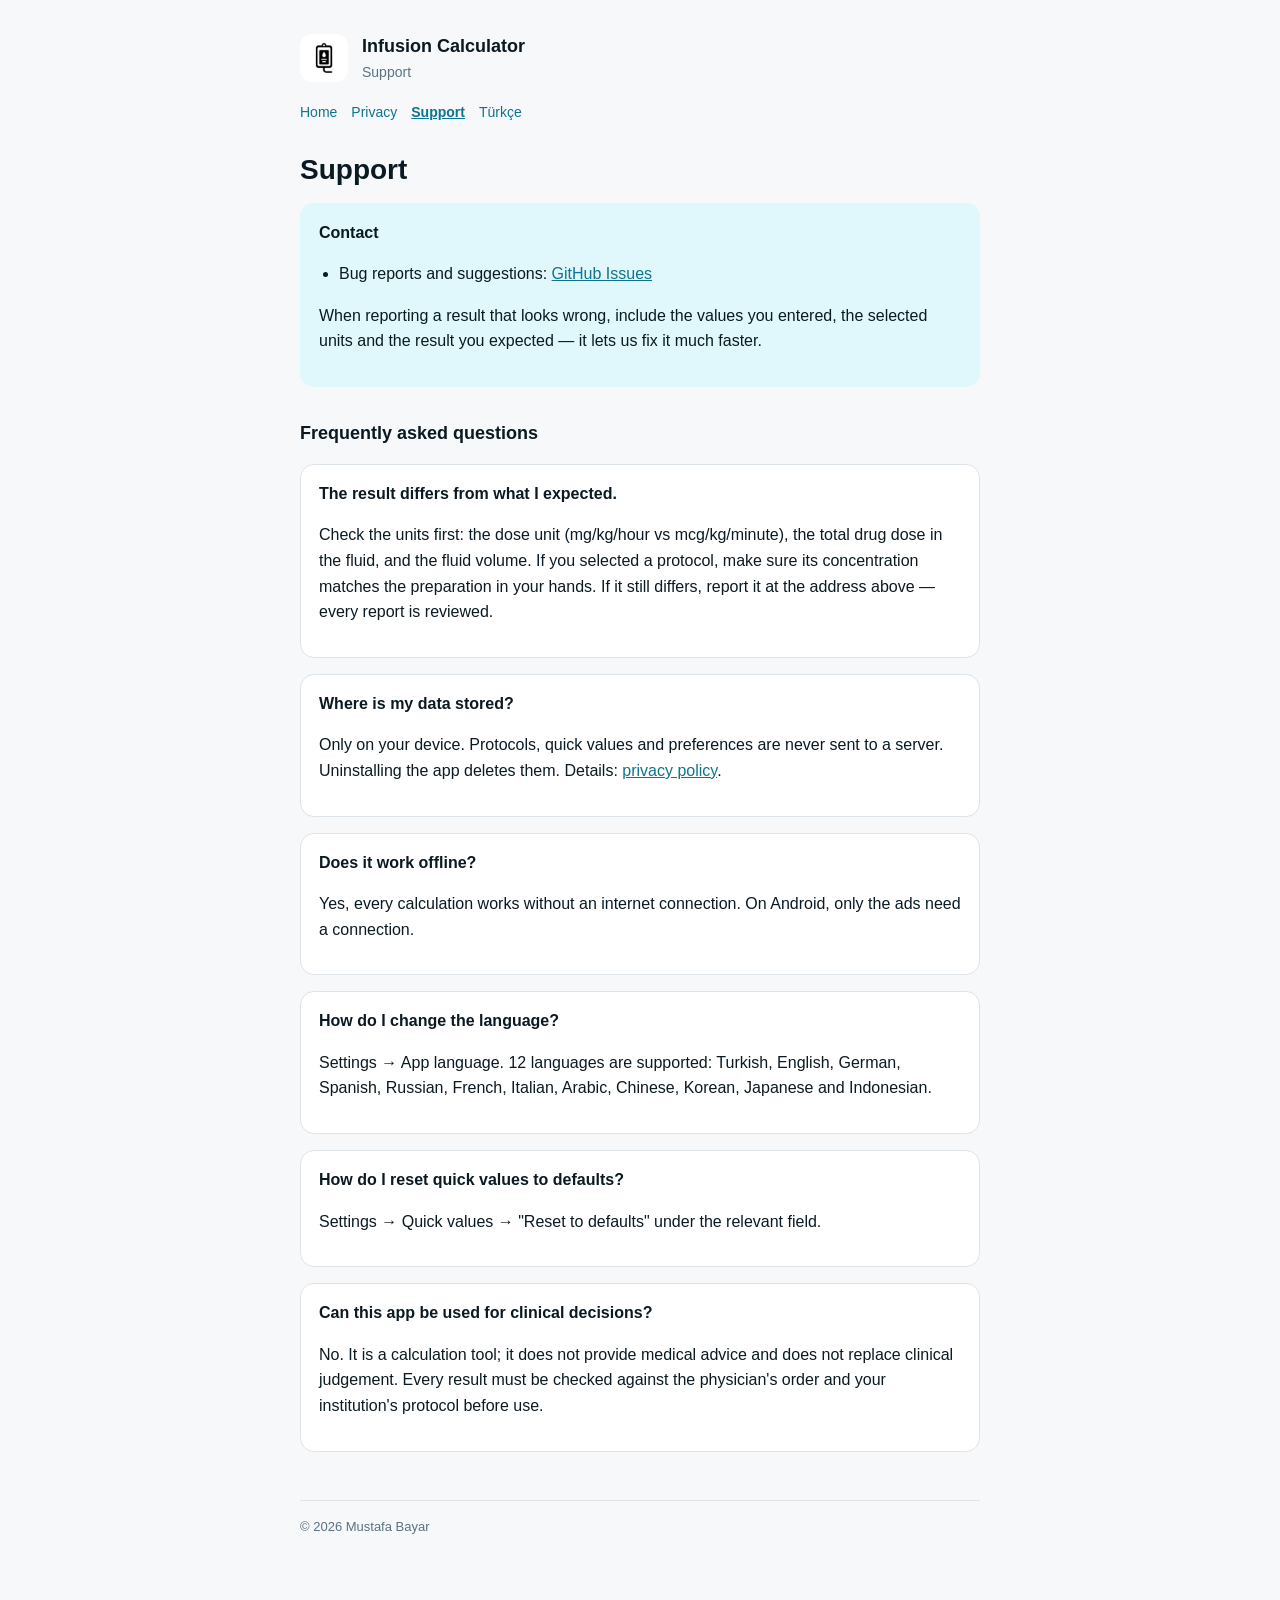
==== support.html @ 3db3f21a "Gizlilik politikası ve destek sitesi (GitHub Pages kaynağı) Play ve App Store ikisi de gizlilik poli" ====
<!doctype html>
<html lang="en">
<head>
<meta charset="utf-8">
<meta name="viewport" content="width=device-width, initial-scale=1">
<title>Support — Infusion Calculator</title>
<link rel="icon" href="ikon.png">
<link rel="stylesheet" href="style.css">
</head>
<body>
<main>
  <header>
    <img src="ikon.png" alt="">
    <div><div class="ad">Infusion Calculator</div><div class="alt">Support</div></div>
  </header>
  <nav>
    <a href="index.html">Home</a>
    <a href="privacy.html">Privacy</a>
    <a href="support.html" aria-current="page">Support</a>
    <a href="destek.html" class="dil" lang="tr">Türkçe</a>
  </nav>

  <h1>Support</h1>

  <div class="kart vurgu" id="contact">
    <strong>Contact</strong>
    <ul>
      <li>Bug reports and suggestions: <a href="https://github.com/mustafabyr/infusion-calculator-site/issues">GitHub Issues</a></li>
    </ul>
    <p>When reporting a result that looks wrong, include the values you entered, the selected units and the result you expected — it lets us fix it much faster.</p>
  </div>

  <h2>Frequently asked questions</h2>

  <div class="kart">
    <strong>The result differs from what I expected.</strong>
    <p>Check the units first: the dose unit (mg/kg/hour vs mcg/kg/minute), the total drug dose in the fluid, and the fluid volume. If you selected a protocol, make sure its concentration matches the preparation in your hands. If it still differs, report it at the address above — every report is reviewed.</p>
  </div>

  <div class="kart">
    <strong>Where is my data stored?</strong>
    <p>Only on your device. Protocols, quick values and preferences are never sent to a server. Uninstalling the app deletes them. Details: <a href="privacy.html">privacy policy</a>.</p>
  </div>

  <div class="kart">
    <strong>Does it work offline?</strong>
    <p>Yes, every calculation works without an internet connection. On Android, only the ads need a connection.</p>
  </div>

  <div class="kart">
    <strong>How do I change the language?</strong>
    <p>Settings → App language. 12 languages are supported: Turkish, English, German, Spanish, Russian, French, Italian, Arabic, Chinese, Korean, Japanese and Indonesian.</p>
  </div>

  <div class="kart">
    <strong>How do I reset quick values to defaults?</strong>
    <p>Settings → Quick values → "Reset to defaults" under the relevant field.</p>
  </div>

  <div class="kart">
    <strong>Can this app be used for clinical decisions?</strong>
    <p>No. It is a calculation tool; it does not provide medical advice and does not replace clinical judgement. Every result must be checked against the physician's order and your institution's protocol before use.</p>
  </div>

  <footer>© 2026 Mustafa Bayar</footer>
</main>
</body>
</html>
---- style.css ----
/* İnfüzyon Hesaplayıcı — site. Renkler uygulamanın kendi paleti (Palet.kt). */
:root {
  --zemin: #f6f8fa; --kart: #ffffff; --metin: #0b1a22; --solgun: #5b7280;
  --cizgi: #dde4e9; --vurgu: #0e7490; --vurgu-yumusak: #e0f7fb;
}
@media (prefers-color-scheme: dark) {
  :root {
    --zemin: #070f14; --kart: #0f1d24; --metin: #f3f7f9; --solgun: #7e95a3;
    --cizgi: #1b2b34; --vurgu: #22d3ee; --vurgu-yumusak: #0a2a33;
  }
}
* { box-sizing: border-box; }
html { color-scheme: light dark; }
body {
  margin: 0; background: var(--zemin); color: var(--metin);
  font: 16px/1.6 -apple-system, BlinkMacSystemFont, "Segoe UI", Roboto, Helvetica, Arial, sans-serif;
}
main { max-width: 720px; margin: 0 auto; padding: 32px 20px 64px; }
header { display: flex; align-items: center; gap: 14px; margin-bottom: 8px; }
header img { width: 48px; height: 48px; border-radius: 12px; }
header .ad { font-weight: 700; font-size: 18px; }
header .alt { color: var(--solgun); font-size: 14px; }
nav { display: flex; gap: 14px; flex-wrap: wrap; font-size: 14px; margin: 18px 0 28px; }
nav a { color: var(--vurgu); text-decoration: none; }
nav a[aria-current] { font-weight: 600; text-decoration: underline; }
h1 { font-size: 28px; line-height: 1.25; margin: 0 0 6px; }
h2 { font-size: 18px; margin: 32px 0 8px; }
.tarih { color: var(--solgun); font-size: 14px; margin: 0 0 24px; }
.kart {
  background: var(--kart); border: 1px solid var(--cizgi); border-radius: 14px;
  padding: 16px 18px; margin: 16px 0;
}
.vurgu { background: var(--vurgu-yumusak); border-color: transparent; }
a { color: var(--vurgu); }
ul { padding-left: 20px; }
li { margin: 4px 0; }
.dil { float: right; font-size: 14px; }
.rozetler { display: flex; gap: 12px; flex-wrap: wrap; margin: 20px 0; }
.rozet {
  display: inline-block; padding: 10px 16px; border-radius: 10px; font-weight: 600;
  background: var(--vurgu); color: #fff; text-decoration: none; font-size: 14px;
}
.rozet.pasif { background: var(--cizgi); color: var(--solgun); pointer-events: none; }
footer { margin-top: 48px; color: var(--solgun); font-size: 13px; border-top: 1px solid var(--cizgi); padding-top: 16px; }
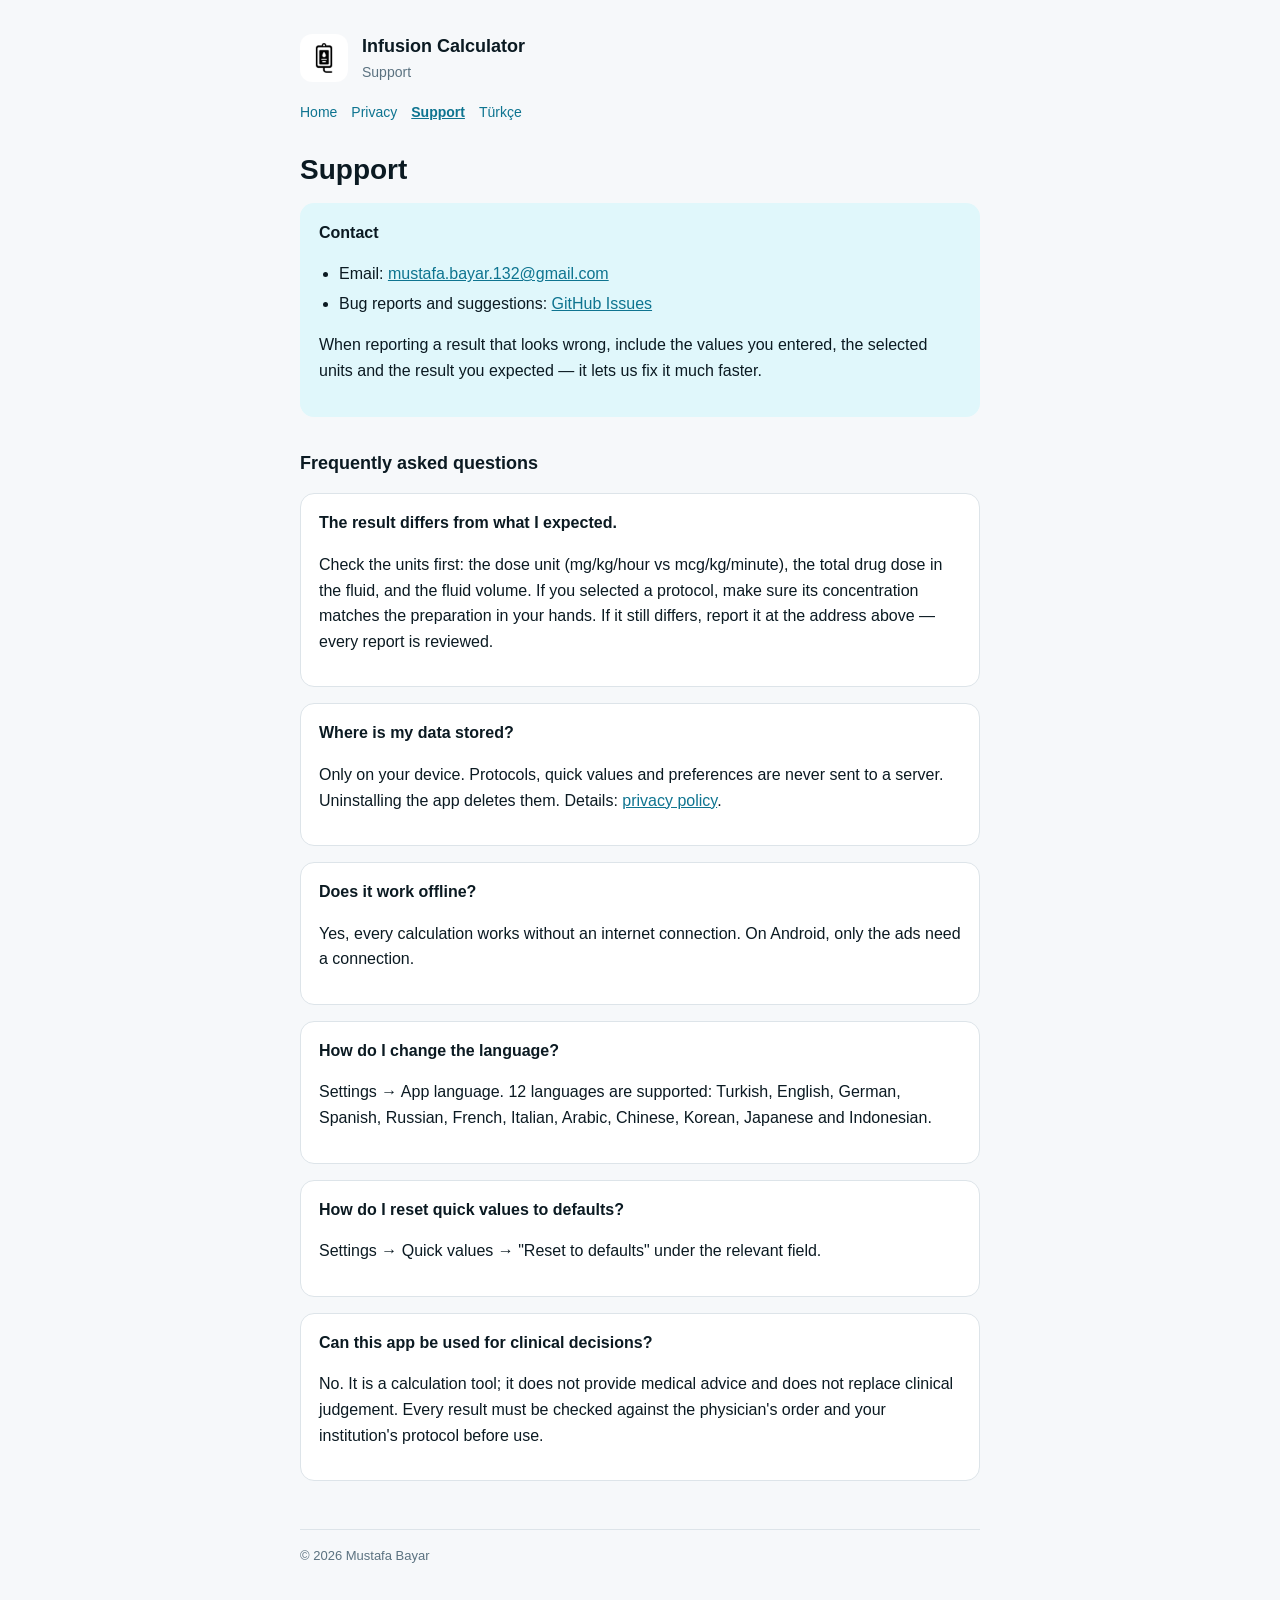
==== commit c7ac9a7a: "Destek sayfasına iletişim e-postası eklendi Co-Authored-By: Claude Opus 5 (1M context) <noreply@anth" ====
--- a/support.html
+++ b/support.html
@@ -25,6 +25,7 @@
   <div class="kart vurgu" id="contact">
     <strong>Contact</strong>
     <ul>
+      <li>Email: <a href="mailto:mustafa.bayar.132@gmail.com">mustafa.bayar.132@gmail.com</a></li>
       <li>Bug reports and suggestions: <a href="https://github.com/mustafabyr/infusion-calculator-site/issues">GitHub Issues</a></li>
     </ul>
     <p>When reporting a result that looks wrong, include the values you entered, the selected units and the result you expected — it lets us fix it much faster.</p>
